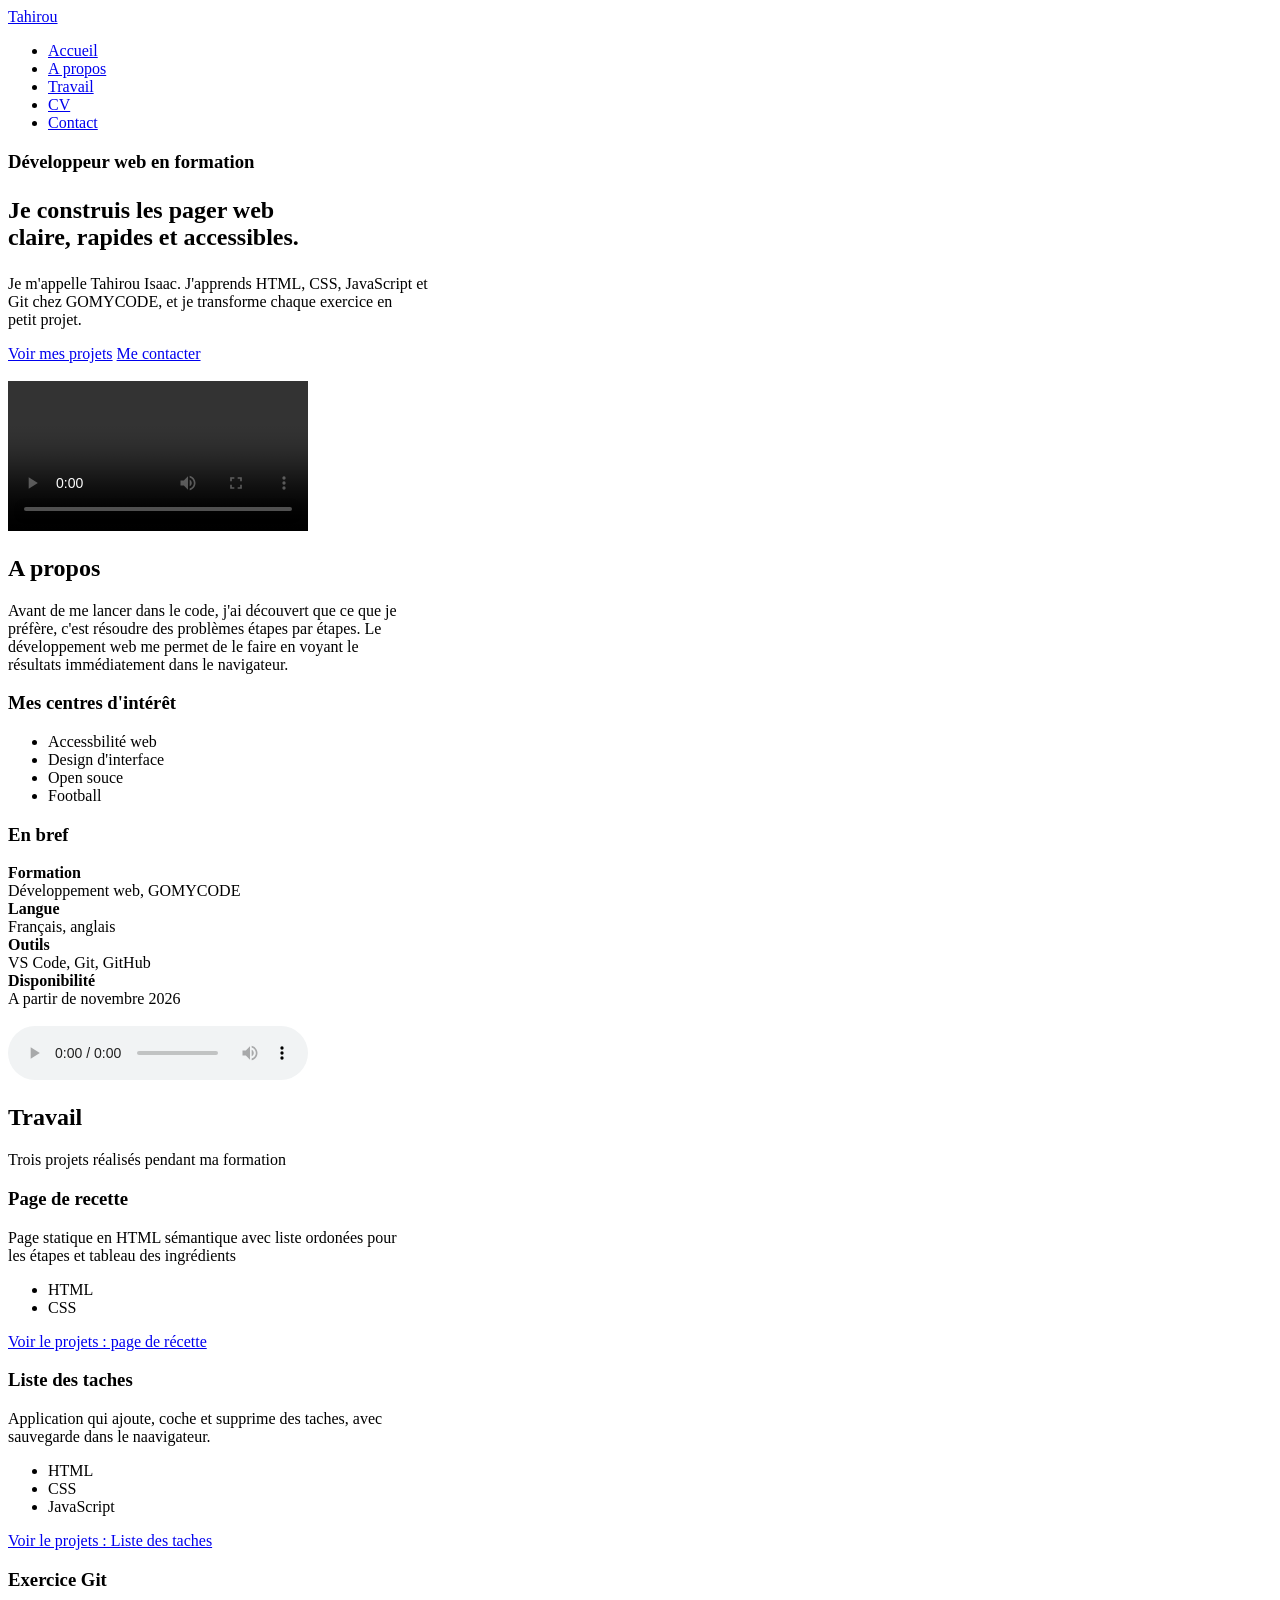
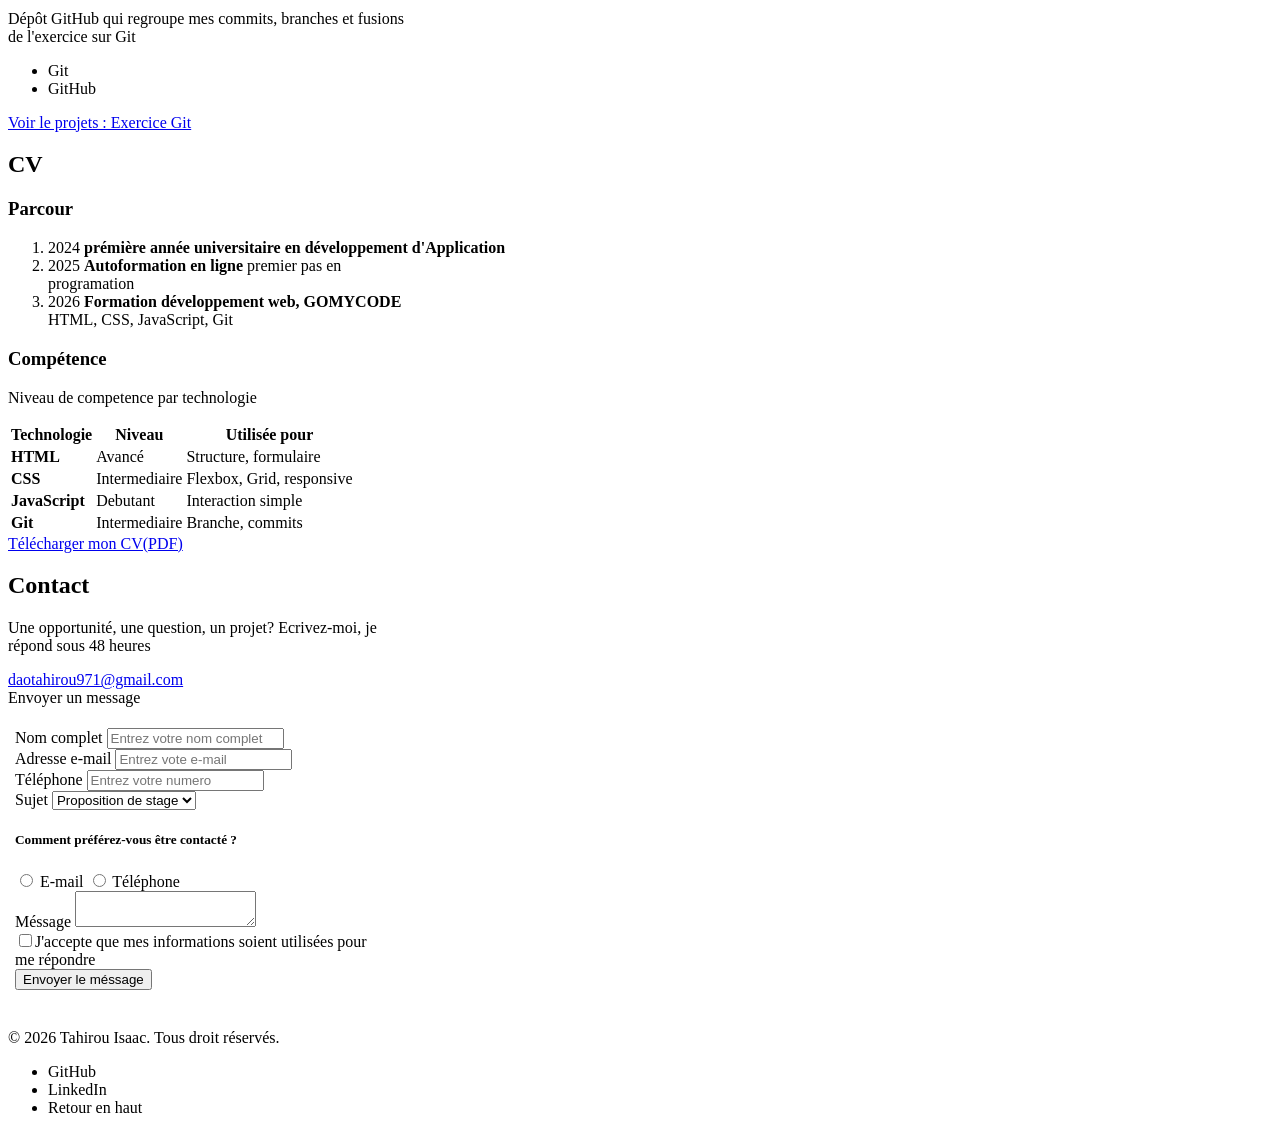
==== index.html @ d96917af "mon porfolio en html uniquement" ====
<!DOCTYPE html>
<html lang="en">
<head>
    <meta charset="UTF-8">
    <meta name="viewport" content="width=device-width, initial-scale=1.0">
    <title>Mon porfolio</title>
</head>
<body>
    <header>
        <div class="wrapper">
            <nav>
                <a href="#hero">Tahirou</a>
                <ul>
                    <li><a href="#hero">Accueil</a></li>
                    <li><a href="#about">A propos</a></li>
                    <li><a href="#navbar">Travail</a></li>
                    <li><a href="#project">CV</a></li>
                    <li><a href="#contact">Contact</a></li>
                </ul>
            </nav>
        </div>
    </header>


    <main>
        <div class="wrapper">
            <section id="hero">
                <h3> Développeur web en formation </h3>
                <h1>
                    <p>
                        Je construis les pager web <br> claire, rapides et accessibles.
                    </p>
                </h1>
                <p>Je m'appelle Tahirou Isaac. J'apprends HTML, CSS, JavaScript et <br> Git chez GOMYCODE,
                    et je transforme chaque exercice en <br> petit projet.
                </p>
                <a href="#">Voir mes projets</a>
                <a href="#">Me contacter</a><br><br>

                <video controls >
                    <source src="presentation.mp4" type="video/mp4 " >
                </video>

            </section>


            <section id="about">
                <h2>A propos</h2>
                <p>Avant de me lancer dans le code, j'ai découvert que ce que je <br>
                   préfère, c'est résoudre des problèmes étapes par étapes. Le  <br>
                   développement web me permet de le faire en voyant le <br>
                   résultats immédiatement dans le navigateur.
                </p>

                <h3>Mes centres d'intérêt</h3>
                <ul>
                    <li>Accessbilité web</li>
                    <li>Design d'interface</li>
                    <li>Open souce</li>
                    <li>Football</li>
                </ul>
                <div class="container">
                    <h3>En bref</h3>
                    <strong>Formation</strong> <br>
                    Développement web, GOMYCODE <br>
                    <strong>Langue</strong><br>
                    Français, anglais <br>
                    <strong>Outils</strong><br>
                    VS Code, Git, GitHub <br>
                    <strong>Disponibilité</strong><br>
                    A partir de novembre 2026 <br><br>

                    <audio controls>
                      <source src="audio presentation.ogg" type="audio/ogg">
                   </audio>
                </div>    
            </section>


            <section id="navbar">
                <h1>Travail</h1>
                <p>Trois projets réalisés pendant ma formation</p>

                <div class="dao">
                    <h3>Page de recette</h3>
                    <p>Page statique en HTML sémantique avec liste ordonées pour <br> les étapes et tableau des ingrédients </p>
                    <ul>
                        <li>HTML</li>
                        <li>CSS</li>
                    </ul>
                    
                    <a href="#">Voir le projets : page de récette</a>
                </div>

                <div class="da">
                    <h3>Liste des taches</h3>
                    <p>Application qui ajoute, coche et supprime des taches, avec <br> sauvegarde dans le naavigateur.</p>
                    <ul>
                        <li>HTML</li>
                        <li>CSS</li>
                        <li>JavaScript</li>
                    </ul>
                    <a href="#">Voir le projets : Liste des taches</a>
                </div>

                <div class="isaac">
                    <h3>Exercice Git</h3>
                    <p>Dépôt GitHub qui regroupe mes commits, branches et fusions <br> de l'exercice sur Git</p>
                    <ul>
                        <li>Git</li>
                        <li>GitHub</li>
                    </ul>
                    <a href="#">Voir le projets : Exercice Git</a>
                </div>
            </section>


            <section id="project">
                <h1>CV</h1>

                <div class="tah">
                    <h3>Parcour</h3>
                    <ol type="1">
                     <li>2024 <strong>prémière année universitaire en développement d'Application</strong></li>
                     <li>2025 <strong>Autoformation en ligne</strong> premier pas en <br> programation</li>
                     <li>2026 <strong>Formation développement web, GOMYCODE </strong><br> HTML, CSS, JavaScript, Git</li>
                     
                    </ol>
                </div>

                <div class="tahi">
                    <h3>Compétence</h3>
                    <p>Niveau de competence par technologie</p>
                    <table >
                        <tr>
                            <th>Technologie</th>
                            <th>Niveau</th>
                            <th>Utilisée pour</th>
                        </tr>
                        <tr>
                            <td><strong>HTML</strong></td>
                            <td>Avancé</td>
                            <td>Structure, formulaire</td>  
                        </tr>
                        <tr>
                           <td><strong>CSS</strong></td>
                           <td>Intermediaire</td>
                           <td>Flexbox, Grid, responsive</td> 
                        </tr>
                        <tr>
                            <td><strong>JavaScript</strong></td>
                            <td>Debutant</td>
                            <td>Interaction simple</td>
                        </tr>
                        <tr>
                            <td><strong>Git</strong></td>
                            <td>Intermediaire</td>
                            <td>Branche, commits</td>
                        </tr>
                    </table>
                </div>
                <a href="#">Télécharger mon CV(PDF)</a>
            </section>

            <section id="contact">
                <h1>Contact</h1>
                <p>Une opportunité, une question, un projet? Ecrivez-moi, je <br> répond sous 48 heures</p>
                <a href="#">daotahirou971@gmail.com</a> <br>

                <table >
                     Envoyer un message
                    <tr> 
                        <th>
                            <td><br>
                                <label >Nom complet</label>
                                <input type="text" id="nom" placeholder="Entrez votre nom complet" required> <br>
                                <label >Adresse e-mail</label>
                                <input type="email" name="mail" id="e-mail" placeholder="Entrez vote e-mail" required><br>
                                <label >Téléphone</label>
                                <input type="text" name="Téléphone" id="Téléphone" placeholder="Entrez votre numero"><br>
                                <label >Sujet</label>
                                <select >
                                    <option disabled hidden>le Sujet</option>
                                    <option >Proposition de stage</option>
                                    <option >Projet freelance</option>
                                    <option >Simple question </option>
                                </select>
                                <h5>Comment préférez-vous être contacté ?</h5>
                                <input type="radio" name="Téléphone" id="Téléphone"> E-mail
                                <input type="radio" name="Téléphone" id="Téléphone"> Téléphone <br>
                                <label >Méssage</label>
                                <textarea name="" id=""></textarea><br>
                                <input type="checkbox" name="" id="">J'accepte que mes informations soient utilisées pour <br> me répondre <br>
                                <button type="submit">Envoyer le méssage</button>

                            </td>
                        </th>
                    </tr>
                </table>
            </section>
        </div> 
    </main><br><br>

    <footer>
        © 2026 Tahirou Isaac. Tous droit réservés. <br>
        <ul>
            <li>GitHub</li>
            <li>LinkedIn</li>
            <li>Retour en haut</li>
        </ul>

    </footer>
</body>
</html>
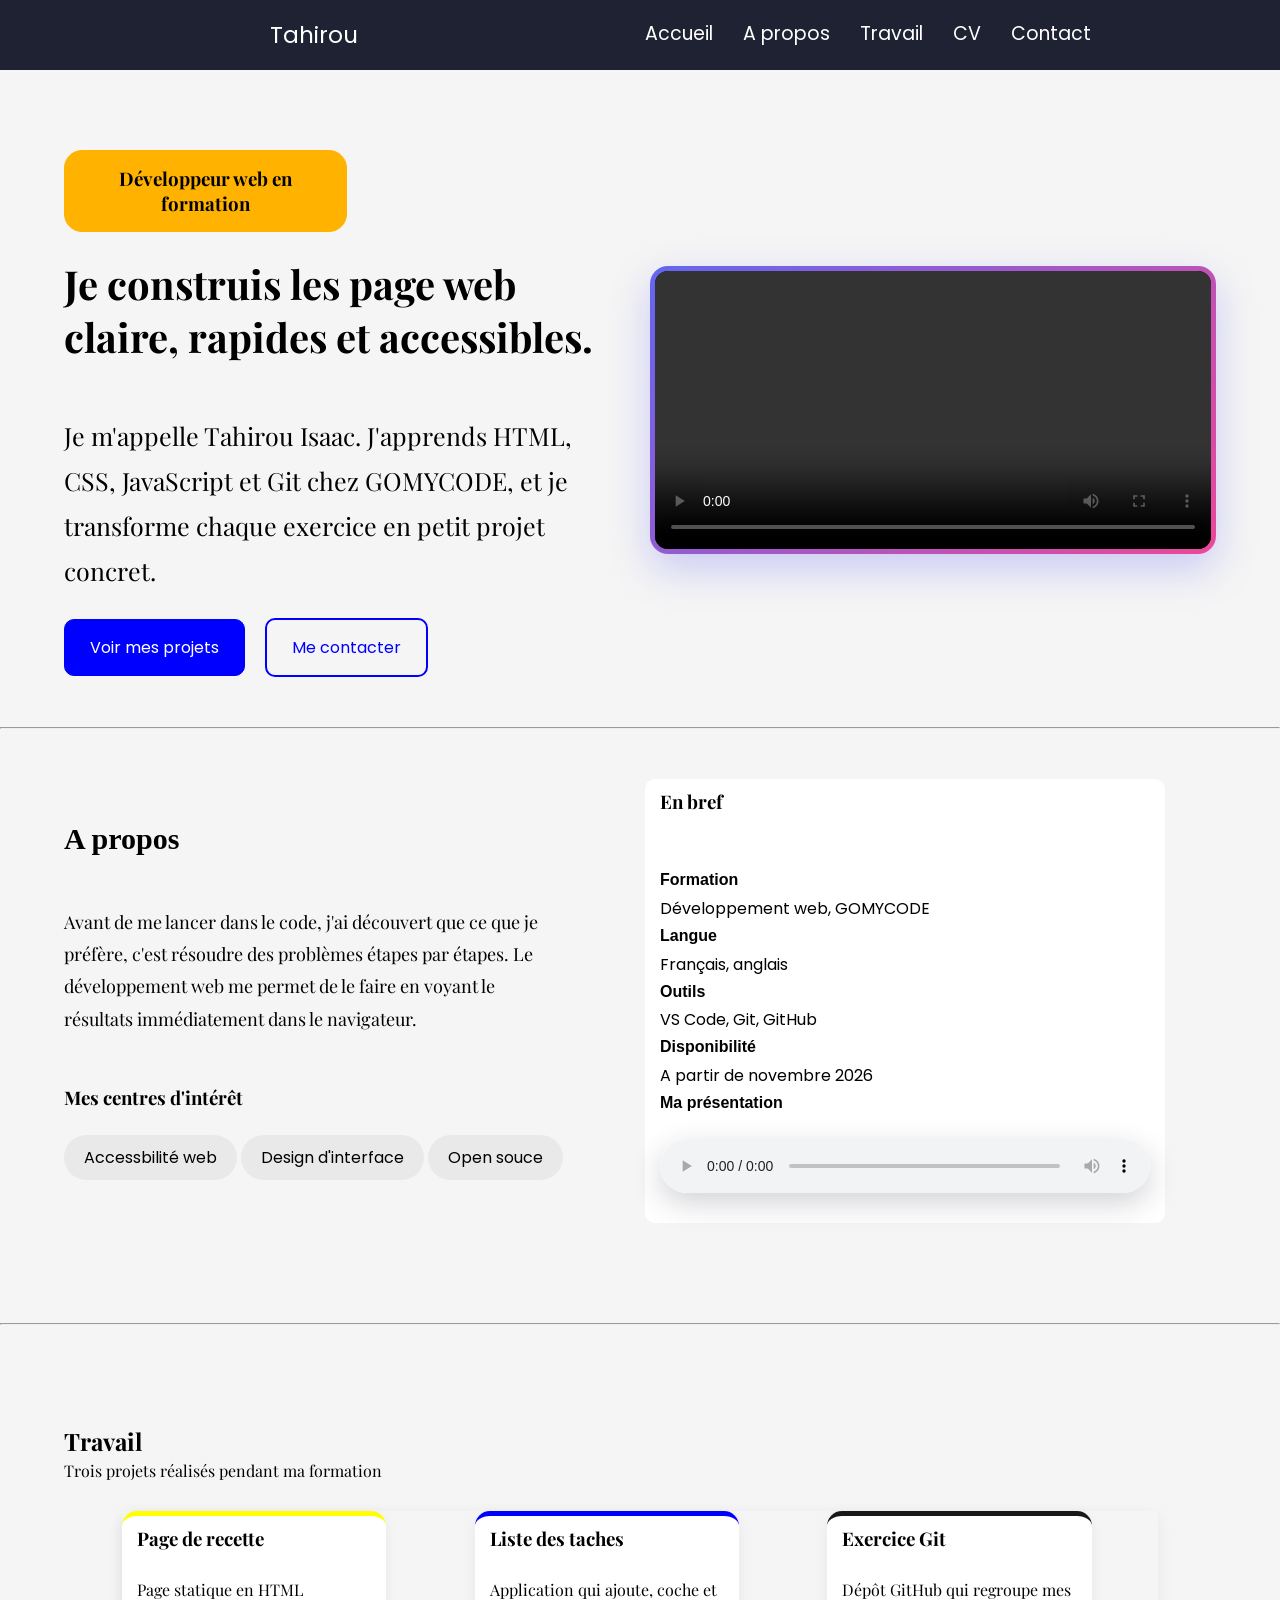
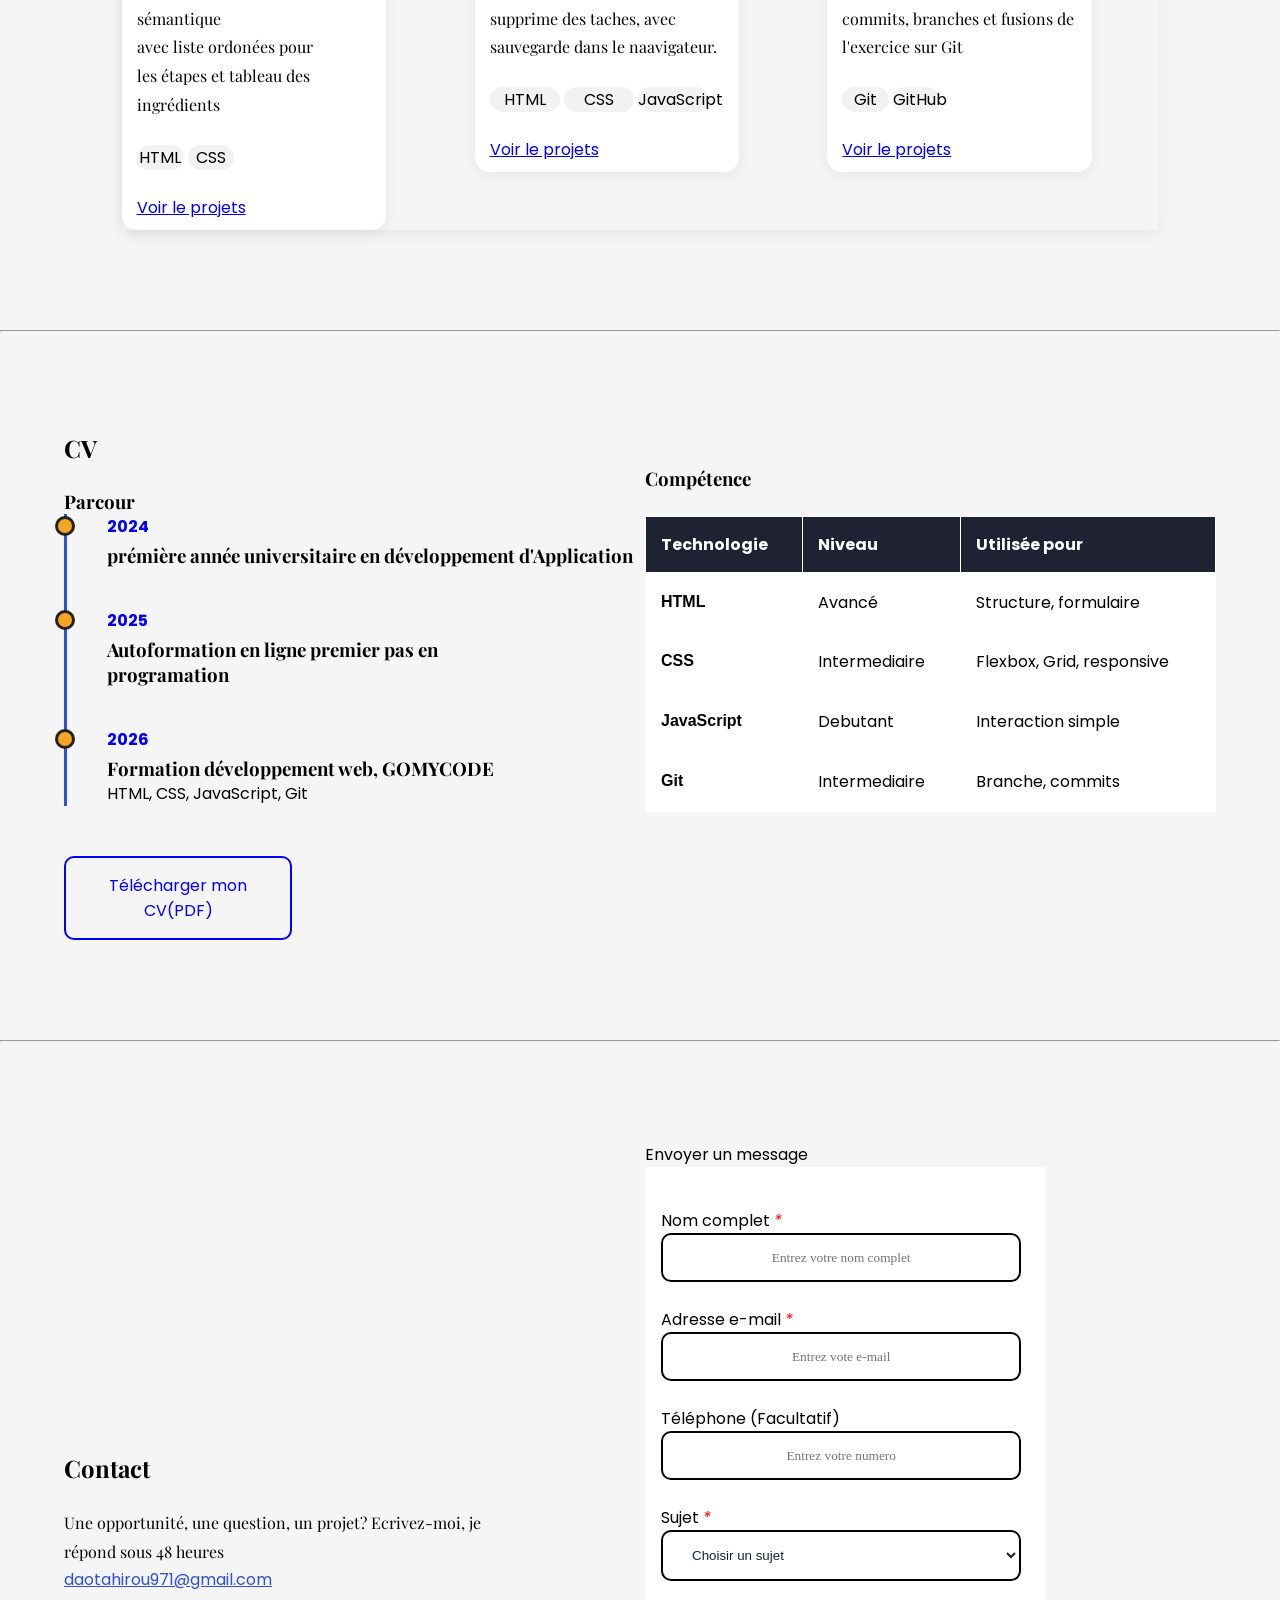
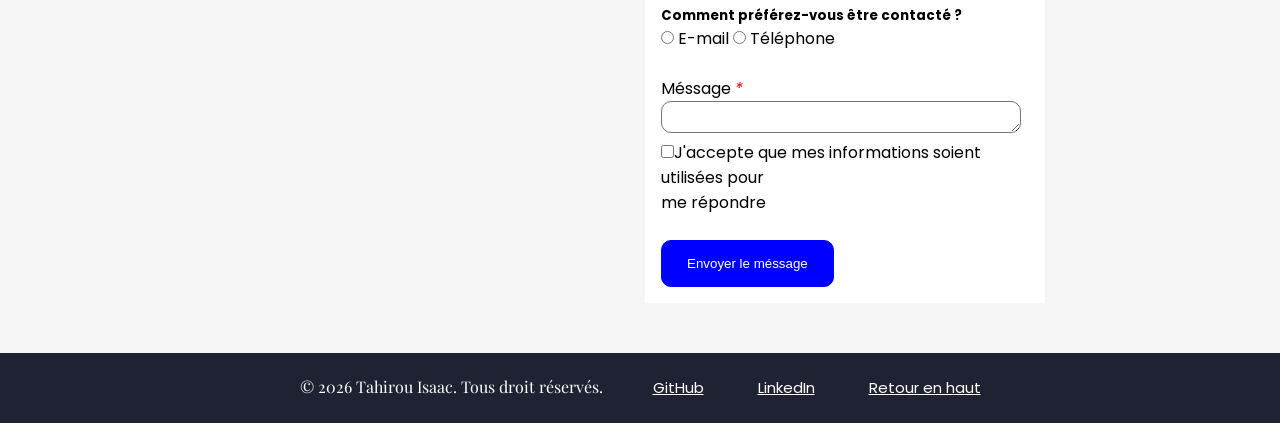
==== commit ab84b557: "voici mon porfolio avec du disign" ====
--- a/index.html
+++ b/index.html
@@ -4,133 +4,149 @@
     <meta charset="UTF-8">
     <meta name="viewport" content="width=device-width, initial-scale=1.0">
     <title>Mon porfolio</title>
+    <link rel="stylesheet" href="style.css">
 </head>
 <body>
-    <header>
         <div class="wrapper">
-            <nav>
-                <a href="#hero">Tahirou</a>
-                <ul>
-                    <li><a href="#hero">Accueil</a></li>
-                    <li><a href="#about">A propos</a></li>
-                    <li><a href="#navbar">Travail</a></li>
-                    <li><a href="#project">CV</a></li>
-                    <li><a href="#contact">Contact</a></li>
-                </ul>
-            </nav>
+          <header>
+             <a href="#hero" class="papson">Tahirou</a>
+        
+              <nav>
+                 <ul class="nav_item">
+                     <li><a href="#hero" >Accueil</a></li>
+                    <li><a href="#about" >A propos</a></li>
+                    <li><a href="#navbar" >Travail</a></li>
+                    <li><a href="#project" >CV</a></li>
+                    <li><a href="#contact" >Contact</a></li>
+                  </ul>
+                </nav>
         </div>
-    </header>
+       </header><br><br><br><br><br><br>
 
 
     <main>
         <div class="wrapper">
             <section id="hero">
-                <h3> Développeur web en formation </h3>
+             <div class="kadi">
+                <h3 > Développeur web en formation </h3><br>
                 <h1>
-                    <p>
-                        Je construis les pager web <br> claire, rapides et accessibles.
-                    </p>
-                </h1>
-                <p>Je m'appelle Tahirou Isaac. J'apprends HTML, CSS, JavaScript et <br> Git chez GOMYCODE,
-                    et je transforme chaque exercice en <br> petit projet.
-                </p>
-                <a href="#">Voir mes projets</a>
-                <a href="#">Me contacter</a><br><br>
-
+                  Je construis les page web <br> claire, rapides et accessibles.
+                </h1><br><br>
+                <p>Je m'appelle Tahirou Isaac. J'apprends HTML, <br> CSS, JavaScript et  Git chez GOMYCODE,
+                    et je <br> transforme chaque exercice en  petit projet <br> concret.
+                </p><br>
+                <div class="btn">
+                   <a href="#" class="btn1" >Voir mes projets</a>
+                   <a href="#" class="btn2" >Me contacter</a>
+                </div>
+             </div>
+             <div class="rigth">
                 <video controls >
-                    <source src="presentation.mp4" type="video/mp4 " >
-                </video>
-
-            </section>
-
+                    <source src="present.mp4" type="video/mp4 " >
+               </video>
+             </div> 
+            </section><br><br><hr><br><br>
+        
 
             <section id="about">
-                <h2>A propos</h2>
+              <div class="content">
+                <h2>A propos</h2><br><br>
                 <p>Avant de me lancer dans le code, j'ai découvert que ce que je <br>
                    préfère, c'est résoudre des problèmes étapes par étapes. Le  <br>
                    développement web me permet de le faire en voyant le <br>
                    résultats immédiatement dans le navigateur.
-                </p>
-
-                <h3>Mes centres d'intérêt</h3>
+                </p><br><br>
+
+                <h3>Mes centres d'intérêt</h3><br>
                 <ul>
                     <li>Accessbilité web</li>
                     <li>Design d'interface</li>
                     <li>Open souce</li>
-                    <li>Football</li>
+                   
                 </ul>
+              </div>
                 <div class="container">
-                    <h3>En bref</h3>
-                    <strong>Formation</strong> <br>
-                    Développement web, GOMYCODE <br>
-                    <strong>Langue</strong><br>
-                    Français, anglais <br>
-                    <strong>Outils</strong><br>
-                    VS Code, Git, GitHub <br>
-                    <strong>Disponibilité</strong><br>
-                    A partir de novembre 2026 <br><br>
-
+                    <h3>En bref</h3><br><br>
+                    <strong>Formation</strong> 
+                    Développement web, GOMYCODE 
+                    <strong>Langue</strong>
+                    Français, anglais 
+                    <strong>Outils</strong>
+                    VS Code, Git, GitHub 
+                    <strong>Disponibilité</strong>
+                    A partir de novembre 2026 
+                    <strong>Ma présentation </strong>
                     <audio controls>
                       <source src="audio presentation.ogg" type="audio/ogg">
                    </audio>
-                </div>    
-            </section>
-
-
+                </div>
+                   
+            </section><br><br><br><br><hr><br><br><br><br>
+
+        
             <section id="navbar">
                 <h1>Travail</h1>
-                <p>Trois projets réalisés pendant ma formation</p>
-
+                <p>Trois projets réalisés pendant ma formation</p><br>
+             
+             <div class="momo">
                 <div class="dao">
-                    <h3>Page de recette</h3>
-                    <p>Page statique en HTML sémantique avec liste ordonées pour <br> les étapes et tableau des ingrédients </p>
-                    <ul>
+                    <h3>Page de recette</h3><br>
+                    <p>Page statique en HTML sémantique <br> avec liste ordonées pour <br> les étapes et tableau des ingrédients </p>
+                    <ul><br>
                         <li>HTML</li>
                         <li>CSS</li>
-                    </ul>
+                    </ul><br>
                     
-                    <a href="#">Voir le projets : page de récette</a>
+                    <a href="#">Voir le projets </a>
                 </div>
 
                 <div class="da">
-                    <h3>Liste des taches</h3>
-                    <p>Application qui ajoute, coche et supprime des taches, avec <br> sauvegarde dans le naavigateur.</p>
+                    <h3>Liste des taches</h3><br>
+                    <p>Application qui ajoute, coche et <br> supprime  des taches, avec <br> sauvegarde dans le naavigateur.</p><br>
                     <ul>
                         <li>HTML</li>
                         <li>CSS</li>
                         <li>JavaScript</li>
-                    </ul>
-                    <a href="#">Voir le projets : Liste des taches</a>
+                    </ul><br>
+                    <a href="#">Voir le projets </a>
                 </div>
 
                 <div class="isaac">
-                    <h3>Exercice Git</h3>
-                    <p>Dépôt GitHub qui regroupe mes commits, branches et fusions <br> de l'exercice sur Git</p>
-                    <ul>
+                    <h3>Exercice Git</h3><br>
+                    <p>Dépôt GitHub qui regroupe mes commits, branches et fusions  de l'exercice sur Git</p>
+                    <ul><br>
                         <li>Git</li>
                         <li>GitHub</li>
-                    </ul>
-                    <a href="#">Voir le projets : Exercice Git</a>
-                </div>
-            </section>
+                    </ul><br>
+                    <a href="#">Voir le projets </a>
+                </div>
+             </div>
+            </section><br><br><br><br><hr><br><br><br><br>
 
 
             <section id="project">
-                <h1>CV</h1>
-
                 <div class="tah">
+                   <h1>CV</h1><br>
                     <h3>Parcour</h3>
-                    <ol type="1">
-                     <li>2024 <strong>prémière année universitaire en développement d'Application</strong></li>
-                     <li>2025 <strong>Autoformation en ligne</strong> premier pas en <br> programation</li>
-                     <li>2026 <strong>Formation développement web, GOMYCODE </strong><br> HTML, CSS, JavaScript, Git</li>
-                     
-                    </ol>
-                </div>
-
+                    <div class="timeline">
+                        <div class="iteme">
+                            <span class="annee">2024 </span>
+                            <h3>prémière année universitaire en développement d'Application</h3>
+                        </div>
+                        <div class="iteme">
+                            <span class="annee">2025</span> 
+                            <h3>Autoformation en ligne premier pas en <br> programation </h3>
+                        </div>
+                        <div class="iteme">
+                            <span class="annee">2026</span> 
+                            <h3>Formation développement web, GOMYCODE </h3> HTML, CSS, JavaScript, Git
+                        </div>
+                    </div> 
+                    
+                </div>
+                
                 <div class="tahi">
-                    <h3>Compétence</h3>
-                    <p>Niveau de competence par technologie</p>
+                    <h3>Compétence</h3><br>
                     <table >
                         <tr>
                             <th>Technologie</th>
@@ -159,56 +175,66 @@
                         </tr>
                     </table>
                 </div>
-                <a href="#">Télécharger mon CV(PDF)</a>
-            </section>
+              
+                <a href="#" >Télécharger mon CV(PDF)</a>
+              
+            </section> <br><br><br><br><hr><br><br><br><br>
 
             <section id="contact">
-                <h1>Contact</h1>
-                <p>Une opportunité, une question, un projet? Ecrivez-moi, je <br> répond sous 48 heures</p>
-                <a href="#">daotahirou971@gmail.com</a> <br>
-
+             <div class="left">
+                <h1>Contact</h1><br>
+                
+                  <p>Une opportunité, une question, un projet? Ecrivez-moi, je <br> répond sous 48 heures</p>
+                  <a href="#">daotahirou971@gmail.com</a> <br>
+                </div>
+             <div class="bottom">
                 <table >
                      Envoyer un message
                     <tr> 
                         <th>
                             <td><br>
-                                <label >Nom complet</label>
-                                <input type="text" id="nom" placeholder="Entrez votre nom complet" required> <br>
-                                <label >Adresse e-mail</label>
-                                <input type="email" name="mail" id="e-mail" placeholder="Entrez vote e-mail" required><br>
-                                <label >Téléphone</label>
-                                <input type="text" name="Téléphone" id="Téléphone" placeholder="Entrez votre numero"><br>
-                                <label >Sujet</label>
-                                <select >
-                                    <option disabled hidden>le Sujet</option>
+                                <label  >Nom complet <em>*</em></label>
+                                <input type="text" id="nom" placeholder="Entrez votre nom complet" required class="nom"> <br><br>
+                                <label >Adresse e-mail <em>*</em></label>
+                                <input type="email" name="mail" id="e-mail" placeholder="Entrez vote e-mail" required class="nom"><br><br>
+                                <label >Téléphone (Facultatif)</label>
+                                <input type="tel" name="Téléphone" id="Téléphone" placeholder="Entrez votre numero" class="nom"><br><br>
+                                <label >Sujet <em>*</em></label>
+                                <select class="nom" required >
+                                    <option disabled selected hidden>Choisir un sujet</option>
                                     <option >Proposition de stage</option>
                                     <option >Projet freelance</option>
                                     <option >Simple question </option>
-                                </select>
+                                </select><br><br>
                                 <h5>Comment préférez-vous être contacté ?</h5>
                                 <input type="radio" name="Téléphone" id="Téléphone"> E-mail
-                                <input type="radio" name="Téléphone" id="Téléphone"> Téléphone <br>
-                                <label >Méssage</label>
+                                <input type="radio" name="Téléphone" id="Téléphone"> Téléphone <br><br>
+                                <label >Méssage <em>*</em></label>
                                 <textarea name="" id=""></textarea><br>
-                                <input type="checkbox" name="" id="">J'accepte que mes informations soient utilisées pour <br> me répondre <br>
-                                <button type="submit">Envoyer le méssage</button>
+                                <input type="checkbox" name="" id="" required>J'accepte que mes informations soient utilisées pour <br> me répondre <br><br>
+                                <button type="submit" class="btn1">Envoyer le méssage</button>
 
                             </td>
                         </th>
                     </tr>
                 </table>
+             </div>
             </section>
         </div> 
     </main><br><br>
 
     <footer>
-        © 2026 Tahirou Isaac. Tous droit réservés. <br>
-        <ul>
-            <li>GitHub</li>
-            <li>LinkedIn</li>
-            <li>Retour en haut</li>
-        </ul>
-
+        <div class="wrapper">
+         
+           <p>© 2026 Tahirou Isaac. Tous droit réservés.</p>  <br>
+          
+          <div class="porte">
+            <a href="#">GitHub</a>
+            <a href="#">LinkedIn</a>
+            <a href="#hero"> Retour en haut</a>
+           </div>
+        </div>
+        
     </footer>
 </body>
 </html>
--- a/style.css
+++ b/style.css
@@ -0,0 +1,438 @@
+@import url('https://fonts.googleapis.com/css2?family=Playfair+Display:wght@400;700&family=Poppins:wght@300;400;500&display=swap');
+
+/* ========== variables ========== */
+:root{
+    --dark: #1f2233;
+    --accent: #FFB300;
+    --blue: blue;
+    --blue-hover: #0288d1;
+    --bg: #F5F5F5;
+    --white: #fff;
+    --pill-gradient: linear-gradient(180deg, #e0f7fa 0%, #4dd0e1 50%, #0288d1 100%);
+}
+
+/* ========== general ========== */
+*{
+    margin: 0;
+    padding: 0;
+    box-sizing: border-box;
+}
+
+h1, h2, h3, p{
+    font-family: 'Playfair Display', serif;
+}
+
+p{
+    line-height: 1.8;
+}
+
+body{
+    background: var(--bg);
+    font-family: 'Poppins', sans-serif;
+}
+
+strong{
+    font-family: Arial, Helvetica, sans-serif;
+    line-height: 1.8;
+}
+
+.papson{
+    margin: 20%;
+}
+.papson:hover{
+    color: var(--accent);
+}
+.papson a{
+    font-size: 10px;
+}
+
+/* ========== header ========== */
+header{
+    display: flex;
+    align-items: center;
+    justify-content: flex-start;
+    gap: 40px;
+    padding: 16px 24px;
+    height: 70px;
+    width: 100%;
+    background: var(--dark);
+    position: fixed;
+    z-index: 1000;
+}
+header a{
+    text-decoration: none;
+    color: var(--white);
+    font-size: 23px;
+}
+
+header .wrapper,
+footer .wrapper{
+    max-width: 1200px;
+    margin: 0 auto;
+    padding: 0 40px;
+    display: flex;
+    justify-content: space-between;
+    align-items: center;
+}
+
+/* ========== nav ========== */
+nav a{
+    font-size: 19px;
+}
+.nav_item{
+    display: flex;
+    justify-content: center;
+    align-items: center;
+    gap: 30px;
+}
+.nav_item li{
+    list-style: none;
+}
+.nav_item li::after{
+    content: '';
+    height: 3px;
+    width: 0%;
+    background: var(--accent);
+    display: block;
+    margin: auto;
+    transition: 0.2s;
+}
+.nav_item li:hover::after{
+    width: 50%;
+}
+.nav_item a{
+    text-decoration: none;
+    color: var(--white);
+}
+#navbar{
+    width: 90%;
+    margin: auto;
+}
+
+/* ========== sections en grille ========== */
+#hero,
+#about,
+#project,
+#contact{
+    display: grid;
+    grid-template-columns: 1fr 1fr;
+    gap: 10px;
+    align-items: center;
+    width: 90%;
+    margin: auto;
+}
+#hero{
+    gap: 20px;
+}
+
+/* ========== hero ========== */
+.right{
+    display: flex;
+    justify-content: center;
+    align-items: center;
+}
+audio{
+    display: block;
+    width: 100%;
+    max-width: 500px;
+    margin: 20px auto;
+    border-radius: 50px;
+    box-shadow: 0 10px 30px rgba(31, 34, 51, 0.2);
+}
+video{
+    width: 100%;
+    max-width: 900px;
+    height: auto;
+    border-radius: 18px;
+    margin: 0 auto;
+    border: 5px solid transparent;
+    background:
+        linear-gradient(#000, #000) padding-box,
+        linear-gradient(135deg, #6366f1, #ec4899) border-box;
+    box-shadow: 0 15px 40px rgba(99, 102, 241, 0.3);
+}
+video:hover{
+    transform: translateY(-6px);
+    box-shadow: 0 28px 60px rgba(31, 34, 51, 0.35);
+}
+
+#hero h1{
+    font-size: 40px;
+}
+#hero p{
+    font-size: 25px;
+}
+#hero h3{
+    border: 1px solid var(--accent);
+    background: var(--accent);
+    border-radius: 18px;
+    padding: 15px 25px;
+    width: 50%;
+    text-align: center;
+}
+
+/* ========== boutons ========== */
+.btn{
+    display: flex;
+    align-items: center;
+    justify-content: flex-start;
+    gap: 20px;
+}
+.btn a{
+    text-decoration: none;
+}
+.btn1,
+.btn2{
+    padding: 15px 25px;
+    border-radius: 10px;
+    transition: background-color 0.3s, color 0.3s;
+}
+.btn1{
+    border: 1px solid var(--blue);
+    background: var(--blue);
+    color: var(--white);
+}
+.btn1:hover{
+    background-color: var(--blue-hover);
+}
+.btn2{
+    border: 2px solid var(--blue);
+    color: var(--blue);
+    background: transparent;
+}
+.btn2:hover{
+    background-color: var(--blue-hover);
+    color: #e0f7fa;
+}
+
+/* ========== about ========== */
+#about h2{
+    font-family: Cambria, Cochin, Georgia, Times, 'Times New Roman', serif;
+    font-size: 30px;
+}
+#about p{
+    font-size: 18px;
+}
+#about li{
+    list-style: none;
+    display: inline-block;
+    background:  rgba(0, 0, 0, 0.05);
+    border-radius: 25px;
+    padding: 10px 20px;
+}
+.container{
+    display: flex;
+    flex-direction: column;
+    gap: 1px;
+    background: var(--white);
+    width: 520px;
+    border-radius: 10px;
+    padding: 10px 15px;
+}
+
+/* ========== cartes (.momo) ========== */
+.momo{
+    display: grid;
+    grid-template-columns: 1fr 1fr 1fr;
+    gap: 22px;
+    align-items: start;
+    width: 90%;
+    margin: auto;
+}
+.dao,
+.da,
+.isaac{
+    background: var(--white);
+    width: 80%;
+    padding: 10px 15px;
+    border-radius: 15px;
+}
+.dao{
+    border-top: 5px solid yellow;
+}
+.da{
+    border-top: 5px solid var(--blue);
+}
+.isaac{
+    border-top: 5px solid #181818;
+}
+.dao li,
+.da li,
+.isaac li{
+    list-style: none;
+    display: inline-block;
+    background: rgba(0, 0, 0, 0.05);
+    width: 20%;
+    border-radius: 100px;
+    text-align: center;
+}
+.da li{
+    width: 30%;
+}
+.dao, .da, .isaac{
+    transition: transform 0.3s, box-shadow 0.3s;
+}
+.dao:hover, .da:hover, .isaac:hover{
+    transform: translateY(-8px);
+    box-shadow: 0 12px 30px rgba(0, 0, 0, 0.12);
+}
+.dao, .da, .isaac, .momo{
+    box-shadow: 0 4px 15px rgba(0, 0, 0, 0.06);
+}
+
+/* ========== projets / timeline ========== */
+.timeline{
+    position: relative;
+    padding-left: 40px;
+    border-left: 3px solid #2f4fd8;
+}
+.iteme{
+    position: relative;
+    margin-bottom: 40px;
+}
+.iteme::before{
+    content: "";
+    position: absolute;
+    left: -52px;
+    top: 2px;
+    width: 14px;
+    height: 14px;
+    background: #f5a623;
+    border: 3px solid #222;
+    border-radius: 50%;
+}
+.annee{
+    display: block;
+    color: var(--blue);
+    font-weight: bold;
+    margin-bottom: 4px;
+}
+
+/* tableau */
+.tahi table{
+    border-collapse: collapse;
+    width: 100%;
+}
+.tahi th,
+td{
+    border: 1px solid var(--white);
+    padding: 15px;
+    text-align: left;
+}
+.tahi th{
+    background: var(--dark);
+    color: var(--white);
+}
+.tahi td{
+    background: var(--white);
+}
+
+#project a{
+    text-decoration: none;
+    text-align: center;
+    border: 2px solid var(--blue);
+    padding: 15px 25px;
+    border-radius: 10px;
+    color: var(--blue);
+    background: transparent;
+    width: 40%;
+    transition: background-color 0.3s, color 0.3s;
+}
+#project a:hover{
+    background-color: var(--blue-hover);
+    color: var(--bg);
+}
+
+/* ========== contact / formulaire ========== */
+.left a{
+    color: #2f4fd8;
+    transition: color 0.3s;
+}
+.left a:hover{
+    color: var(--blue-hover);
+}
+.bottom table{
+    border-collapse: collapse;
+    width: 70%;
+    background: var(--white);
+}
+label{
+    display: block;
+}
+.nom{
+    width: 98%;
+    border: 2px solid black;
+    border-radius: 10px;
+    padding: 15px 25px;
+    background: var(--white);
+}
+.nom:hover{
+    border-color: orange;
+}
+.nom:focus, textarea:focus, select:focus{
+    outline: none;
+    border-color: #FFB300;
+    box-shadow: 0 0 0 3px rgba(255, 179, 0, 0.25);
+}
+textarea{
+    border-radius: 10px;
+    width: 98%;
+}
+select{
+    color: #1a1f36;
+}
+::selection{
+    background: #FFB300;
+    color: #1f2233;
+}
+::placeholder{
+    text-align: center;
+    font-family: Cambria, Cochin, Georgia, Times, 'Times New Roman', serif;
+}
+em{
+    color: red;
+}
+
+/* ========== footer ========== */
+footer{
+    display: flex;
+    align-items: center;
+    justify-content: flex-start;
+    gap: 40px;
+    padding: 16px 24px;
+    height: 70px;
+    width: 100%;
+    background: var(--dark);
+    color: var(--white);
+}
+footer a{
+    margin: 0 0 0 50px;
+    color: var(--white);
+    font-size: 15px;
+    transition: color 0.3s;
+}
+footer a:hover{
+    color: var(--accent);
+}
+
+/* ========== responsive (n'affecte pas l'affichage ordinateur) ========== */
+@media (max-width: 768px){
+    #hero,
+    #about,
+    #project,
+    #contact,
+    .momo{
+        grid-template-columns: 1fr;
+    }
+    .container,
+    .dao,
+    .da,
+    .isaac,
+    .bottom table{
+        width: 100%;
+    }
+    #hero h3,
+    #project a{
+        width: auto;
+    }
+}
